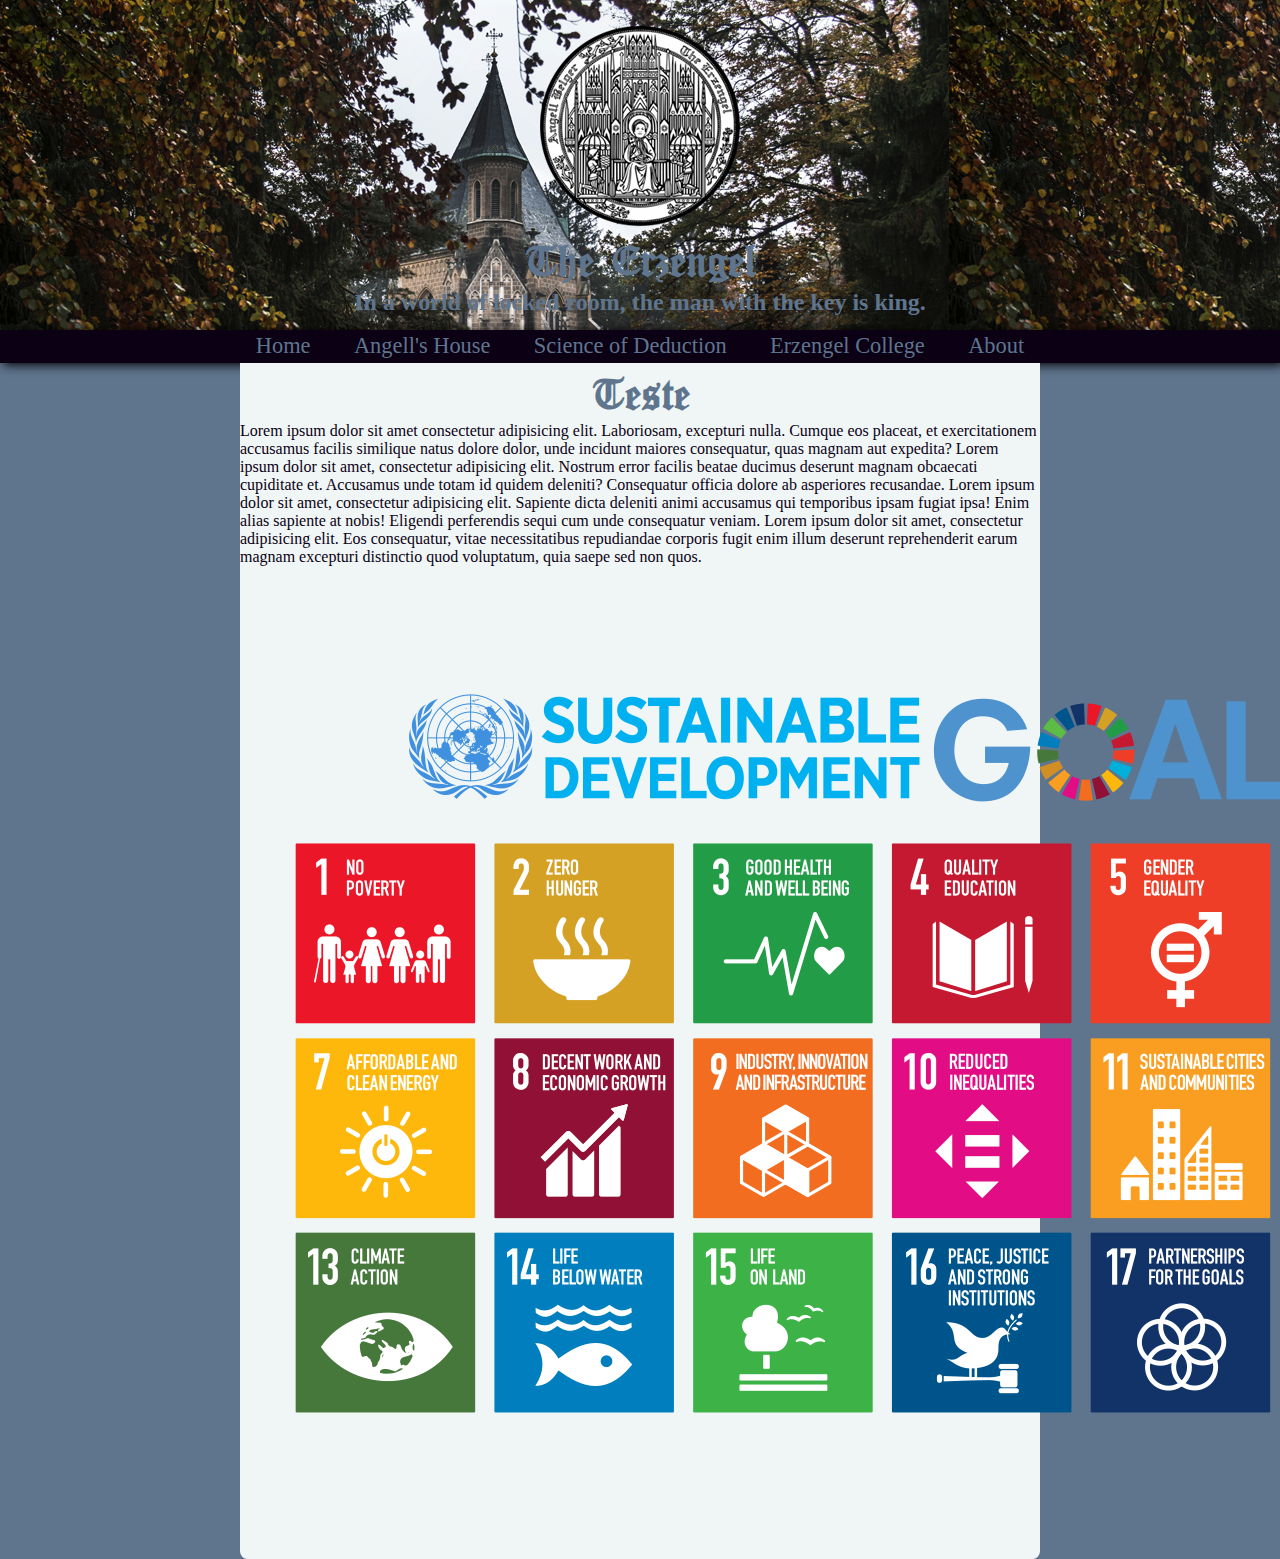
==== index.html @ 71504839 "update" ====
<!DOCTYPE html>
<html lang="pt-br">
<head>
    <meta charset="UTF-8">
    <meta http-equiv="X-UA-Compatible" content="IE=edge">
    <meta name="viewport" content="width=device-width, initial-scale=1.0">
    <link rel="shortcut icon" href="ICO/favicon.ico" type="image/x-icon">
    <title>The Erzengel</title>
    <link rel="stylesheet" href="style.css">
</head>
<body>
    <header>
        <img src="image/Logo-The-Ezengel-200x200.png" alt="Erzengel">
        <h1 id="main">The Erzengel</h1>
        <h2>In a world of locked room, the man with the key is king.</h2>
    </header>
    <nav>
        <a href="#">Home</a>
        <a href="#">Angell's House</a>
        <a href="#">Science of Deduction</a>
        <a href="#">Erzengel College</a>
        <a href="#">About</a>
    </nav>
    <main>
        <h1>Teste</h1>
        <p>Lorem ipsum dolor sit amet consectetur adipisicing elit. Laboriosam, excepturi nulla. Cumque eos placeat, et exercitationem accusamus facilis similique natus dolore dolor, unde incidunt maiores consequatur, quas magnam aut expedita? Lorem ipsum dolor sit amet, consectetur adipisicing elit. Nostrum error facilis beatae ducimus deserunt magnam obcaecati cupiditate et. Accusamus unde totam id quidem deleniti? Consequatur officia dolore ab asperiores recusandae. Lorem ipsum dolor sit amet, consectetur adipisicing elit. Sapiente dicta deleniti animi accusamus qui temporibus ipsam fugiat ipsa! Enim alias sapiente at nobis! Eligendi perferendis sequi cum unde consequatur veniam. Lorem ipsum dolor sit amet, consectetur adipisicing elit. Eos consequatur, vitae necessitatibus repudiandae corporis fugit enim illum deserunt reprehenderit earum magnam excepturi distinctio quod voluptatum, quia saepe sed non quos.</p>
        <img src="image/1280px-Sustainable_Development_Goals.svg.png" alt="">
    </main>
    <footer>
    </footer>
</body>
</html>
---- style.css ----
@charset "UTF-8";

@font-face {
    font-family: "oldenglish";
    src: url(fonts/Old\ English\ Five.ttf);
}

* {
    margin: 0cm;
    padding: 0cm;

}

:root {
    --colour01: #0B0014;
    --colour02: #5F758E;
    --colour03: #F0F6F6;
    --colour04: #88292f;
    --fontParao: Arial, Verdana, Helvetica, Sans-serif;
    --fontMain: "oldenglish", "Cursive"
}

body {
    background-color: var(--colour02);
}

header {
    background-image: url(image/angellshouse.png);
    padding-top: 0.7cm;
    padding-bottom: 0.35cm;
    text-align: center;
}

nav {
    background-color: #0B0014;
    text-align: center;
    font-size: 1.4em;
    padding: 0.1cm 0cm 0.1cm 0cm;
    box-shadow: 3px 2px 11px;
}

nav > a {
    text-decoration: none;
    color: #5F758E;
    margin: 0.5cm;
}

main {
    background-color: var(--colour03);
    min-width: 300px;
    max-width: 800px;
    margin: auto;
    border-radius: 0cm 0cm 0.2cm 0.2cm;
}

h1 {
    font-family: var(--fontMain), Arial, Helvetica, sans-serif;
    color: var(--colour02);
    text-align: center;
}

h2 {
    color: var(--colour02);
    text-align: center;
}

h3 {
    color: #5F758E;
    text-align: center;
}

p {
    color: #0B0014;
}
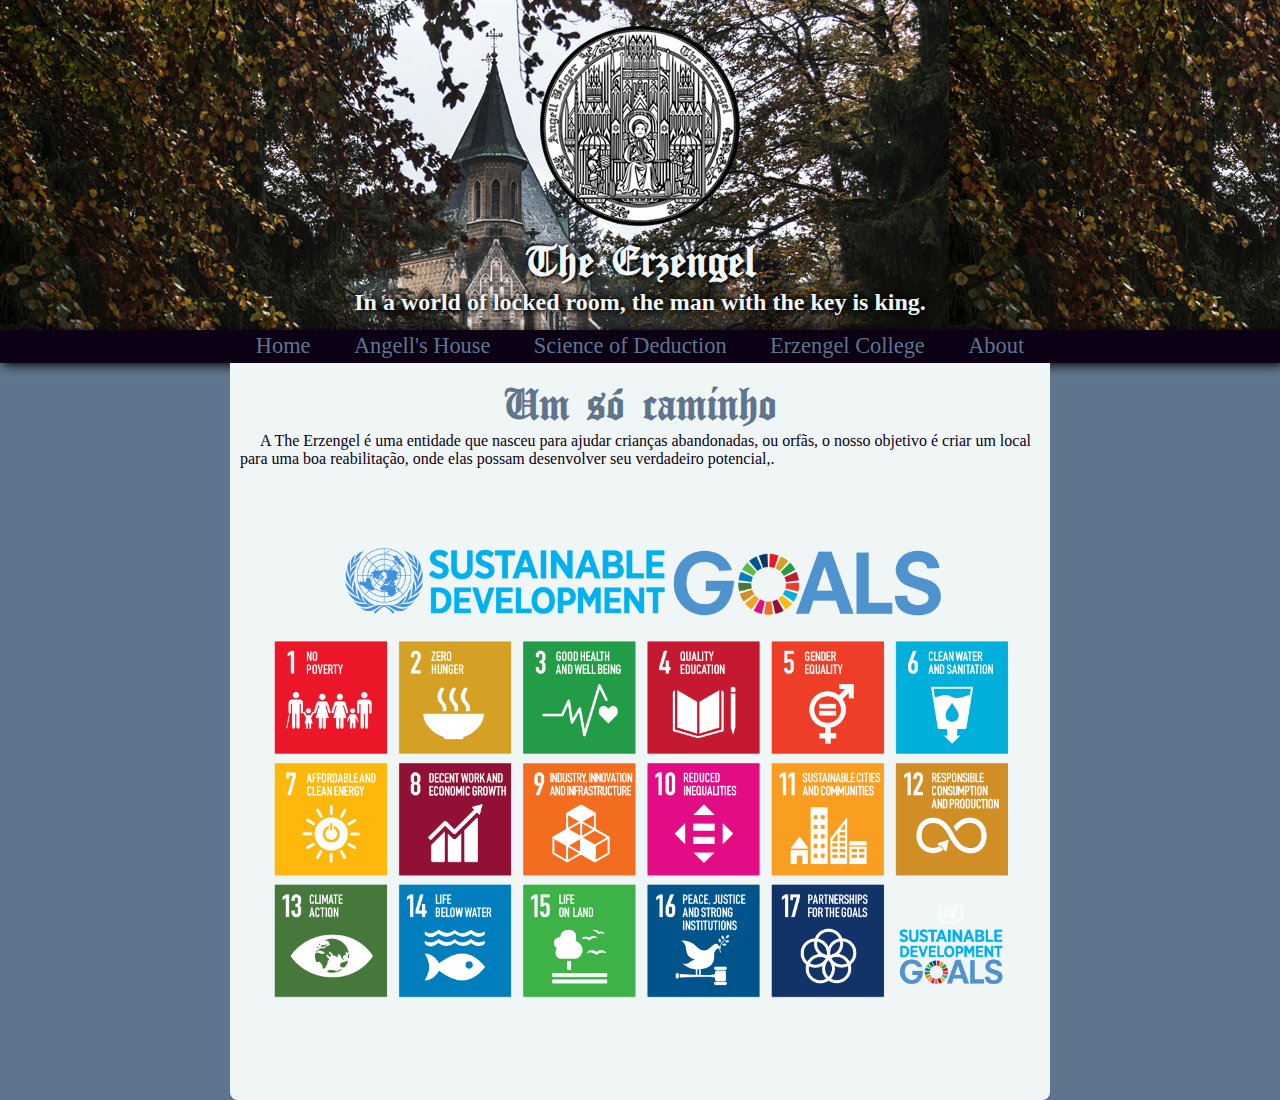
==== commit 7c763fd7: "update" ====
--- a/index.html
+++ b/index.html
@@ -12,7 +12,7 @@
     <header>
         <img src="image/Logo-The-Ezengel-200x200.png" alt="Erzengel">
         <h1 id="main">The Erzengel</h1>
-        <h2>In a world of locked room, the man with the key is king.</h2>
+        <h2 id="main">In a world of locked room, the man with the key is king.</h2>
     </header>
     <nav>
         <a href="#">Home</a>
@@ -22,9 +22,9 @@
         <a href="#">About</a>
     </nav>
     <main>
-        <h1>Teste</h1>
-        <p>Lorem ipsum dolor sit amet consectetur adipisicing elit. Laboriosam, excepturi nulla. Cumque eos placeat, et exercitationem accusamus facilis similique natus dolore dolor, unde incidunt maiores consequatur, quas magnam aut expedita? Lorem ipsum dolor sit amet, consectetur adipisicing elit. Nostrum error facilis beatae ducimus deserunt magnam obcaecati cupiditate et. Accusamus unde totam id quidem deleniti? Consequatur officia dolore ab asperiores recusandae. Lorem ipsum dolor sit amet, consectetur adipisicing elit. Sapiente dicta deleniti animi accusamus qui temporibus ipsam fugiat ipsa! Enim alias sapiente at nobis! Eligendi perferendis sequi cum unde consequatur veniam. Lorem ipsum dolor sit amet, consectetur adipisicing elit. Eos consequatur, vitae necessitatibus repudiandae corporis fugit enim illum deserunt reprehenderit earum magnam excepturi distinctio quod voluptatum, quia saepe sed non quos.</p>
-        <img src="image/1280px-Sustainable_Development_Goals.svg.png" alt="">
+        <h1>Um só caminho</h1>
+        <p>A The Erzengel é uma entidade que nasceu para ajudar crianças abandonadas, ou orfãs, o nosso objetivo é criar um local para uma boa reabilitação, onde elas possam desenvolver seu verdadeiro potencial,.</p>
+        <img src="image/1280px-Sustainable_Development_Goals.svg.png" width="100%" alt="">
     </main>
     <footer>
     </footer>
--- a/style.css
+++ b/style.css
@@ -31,6 +31,7 @@
     text-align: center;
 }
 
+
 nav {
     background-color: #0B0014;
     text-align: center;
@@ -49,6 +50,7 @@
     background-color: var(--colour03);
     min-width: 300px;
     max-width: 800px;
+    padding: 10px;
     margin: auto;
     border-radius: 0cm 0cm 0.2cm 0.2cm;
 }
@@ -59,9 +61,19 @@
     text-align: center;
 }
 
+h1#main {
+    color: var(--colour03);
+    text-shadow: 1px 1px 6px #000000, 1px -1px 6px #000000;
+}
+
 h2 {
     color: var(--colour02);
     text-align: center;
+}
+
+h2#main {
+    color: var(--colour03);
+    text-shadow: 1px 1px 6px #000000, 1px -1px 6px #000000;
 }
 
 h3 {
@@ -71,4 +83,5 @@
 
 p {
     color: #0B0014;
+    text-indent: 20px;
 }
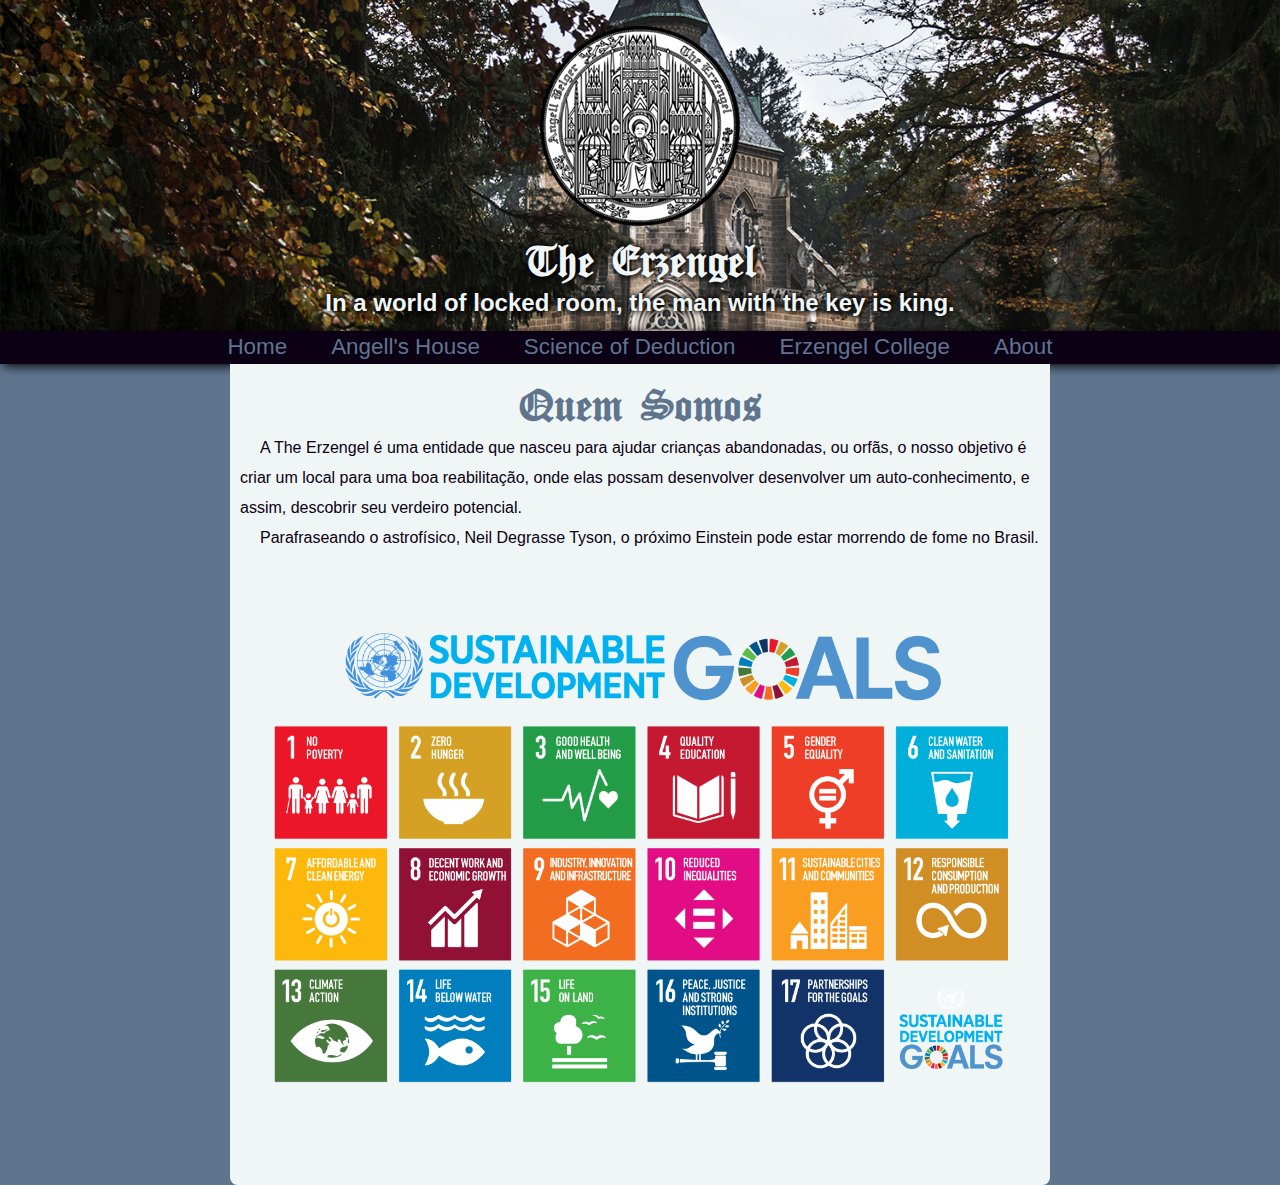
==== commit b733b204: "update" ====
--- a/index.html
+++ b/index.html
@@ -15,15 +15,16 @@
         <h2 id="main">In a world of locked room, the man with the key is king.</h2>
     </header>
     <nav>
-        <a href="#">Home</a>
-        <a href="#">Angell's House</a>
+        <a href="index.html">Home</a>
+        <a href="angellshouse.html">Angell's House</a>
         <a href="#">Science of Deduction</a>
         <a href="#">Erzengel College</a>
         <a href="#">About</a>
     </nav>
     <main>
-        <h1>Um só caminho</h1>
-        <p>A The Erzengel é uma entidade que nasceu para ajudar crianças abandonadas, ou orfãs, o nosso objetivo é criar um local para uma boa reabilitação, onde elas possam desenvolver seu verdadeiro potencial,.</p>
+        <h1>Quem Somos</h1>
+        <p>A The Erzengel é uma entidade que nasceu para ajudar crianças abandonadas, ou orfãs, o nosso objetivo é criar um local para uma boa reabilitação, onde elas possam desenvolver desenvolver um auto-conhecimento, e assim, descobrir seu verdeiro potencial.</p>
+        <p>Parafraseando o astrofísico, Neil Degrasse Tyson, o próximo Einstein pode estar morrendo de fome no Brasil.</p>
         <img src="image/1280px-Sustainable_Development_Goals.svg.png" width="100%" alt="">
     </main>
     <footer>
--- a/style.css
+++ b/style.css
@@ -5,7 +5,10 @@
     src: url(fonts/Old\ English\ Five.ttf);
 }
 
+/* ------- Generic ------- */
+
 * {
+    font-family: Arial, Helvetica, sans-serif;
     margin: 0cm;
     padding: 0cm;
 
@@ -20,12 +23,19 @@
     --fontMain: "oldenglish", "Cursive"
 }
 
+/* ------- Generic ------- */
+
+
+
 body {
     background-color: var(--colour02);
 }
 
 header {
-    background-image: url(image/angellshouse.png);
+    background-image: url(image/angellshouse2.png);
+    background-repeat: no-repeat;
+    background-position: center center;
+    background-size: cover;
     padding-top: 0.7cm;
     padding-bottom: 0.35cm;
     text-align: center;
@@ -53,6 +63,11 @@
     padding: 10px;
     margin: auto;
     border-radius: 0cm 0cm 0.2cm 0.2cm;
+}
+
+img.demonstration {
+    display: block;
+    margin: auto;
 }
 
 h1 {
@@ -84,4 +99,5 @@
 p {
     color: #0B0014;
     text-indent: 20px;
+    line-height: 30px;
 }
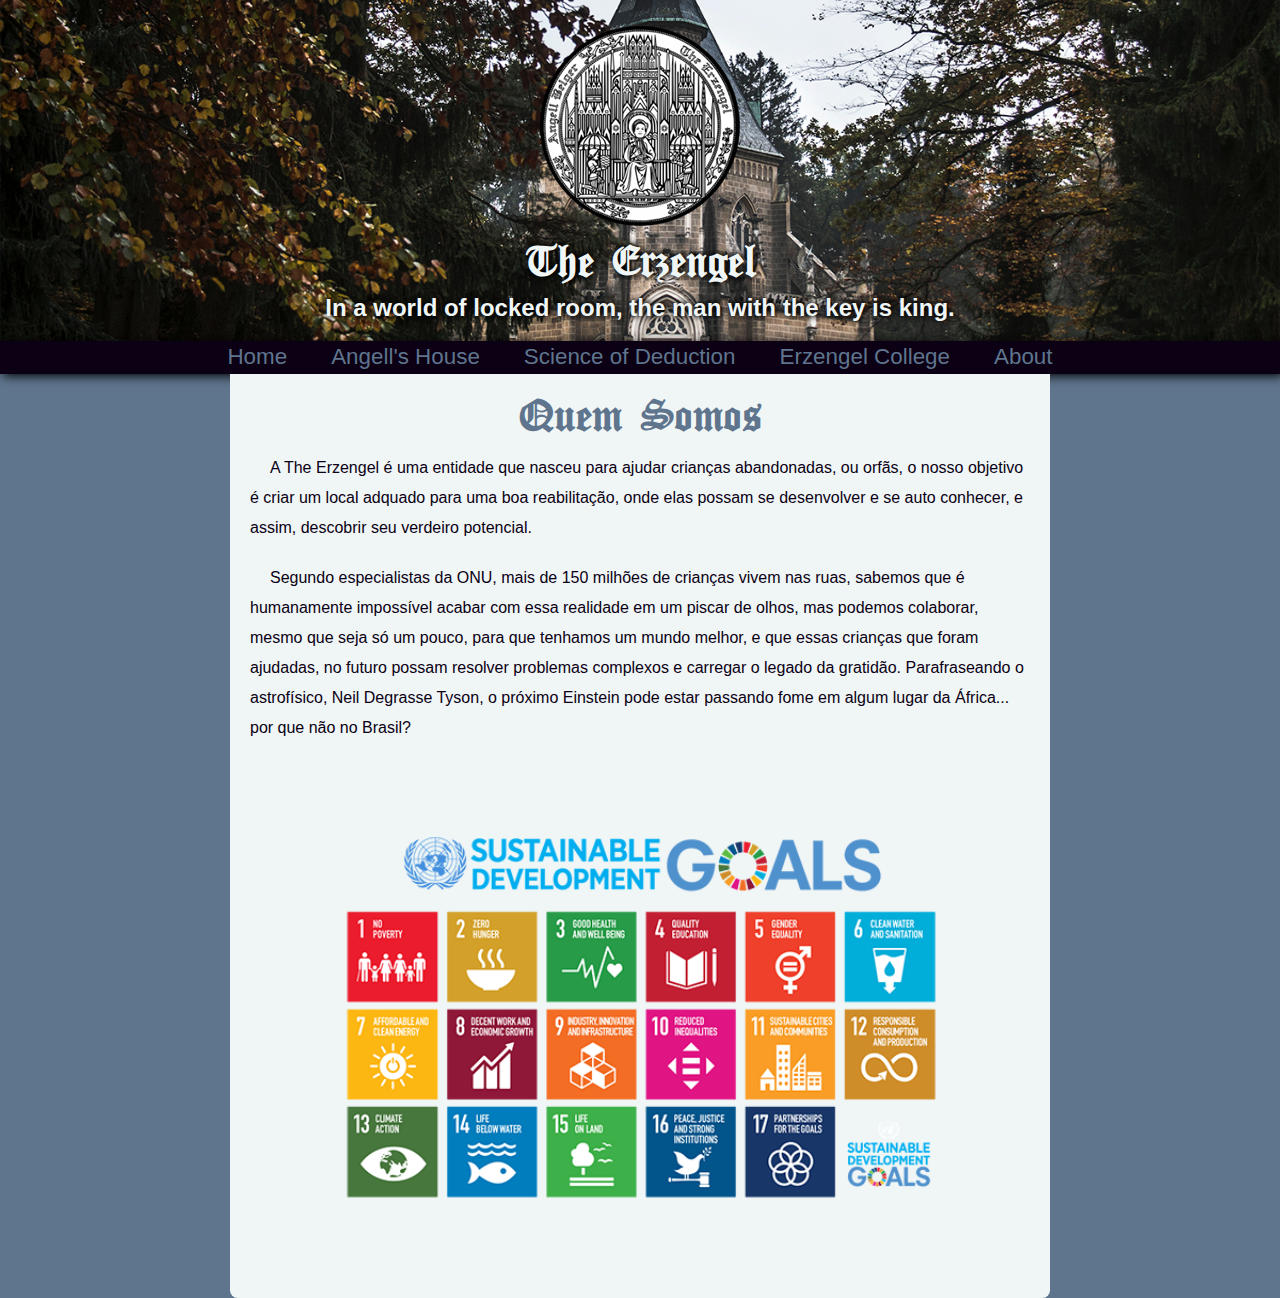
==== commit 787d842a: "add" ====
--- a/index.html
+++ b/index.html
@@ -23,9 +23,9 @@
     </nav>
     <main>
         <h1>Quem Somos</h1>
-        <p>A The Erzengel é uma entidade que nasceu para ajudar crianças abandonadas, ou orfãs, o nosso objetivo é criar um local para uma boa reabilitação, onde elas possam desenvolver desenvolver um auto-conhecimento, e assim, descobrir seu verdeiro potencial.</p>
-        <p>Parafraseando o astrofísico, Neil Degrasse Tyson, o próximo Einstein pode estar morrendo de fome no Brasil.</p>
-        <img src="image/1280px-Sustainable_Development_Goals.svg.png" width="100%" alt="">
+        <p>A The Erzengel é uma entidade que nasceu para ajudar crianças abandonadas, ou orfãs, o nosso objetivo é criar um local adquado para uma boa reabilitação, onde elas possam se desenvolver e se auto conhecer, e assim, descobrir seu verdeiro potencial.</p>
+        <p>Segundo especialistas da ONU, mais de 150 milhões de crianças vivem nas ruas, sabemos que é humanamente impossível acabar com essa realidade em um piscar de olhos, mas podemos colaborar, mesmo que seja só um pouco, para que tenhamos um mundo melhor, e que essas crianças que foram ajudadas, no futuro possam resolver problemas complexos e carregar o legado da gratidão. Parafraseando o astrofísico, Neil Degrasse Tyson, o próximo Einstein pode estar passando fome em algum lugar da África... por que não no Brasil?</p>
+        <img src="image/onu2.png" class="demonstration" alt="ONU">
     </main>
     <footer>
     </footer>
--- a/style.css
+++ b/style.css
@@ -66,9 +66,12 @@
 }
 
 img.demonstration {
+    width: 80%;
     display: block;
     margin: auto;
+    padding: 20px 0px 20px 0px;
 }
+
 
 h1 {
     font-family: var(--fontMain), Arial, Helvetica, sans-serif;
@@ -84,6 +87,7 @@
 h2 {
     color: var(--colour02);
     text-align: center;
+    padding: 5px;
 }
 
 h2#main {
@@ -99,5 +103,6 @@
 p {
     color: #0B0014;
     text-indent: 20px;
+    padding: 10px;
     line-height: 30px;
 }
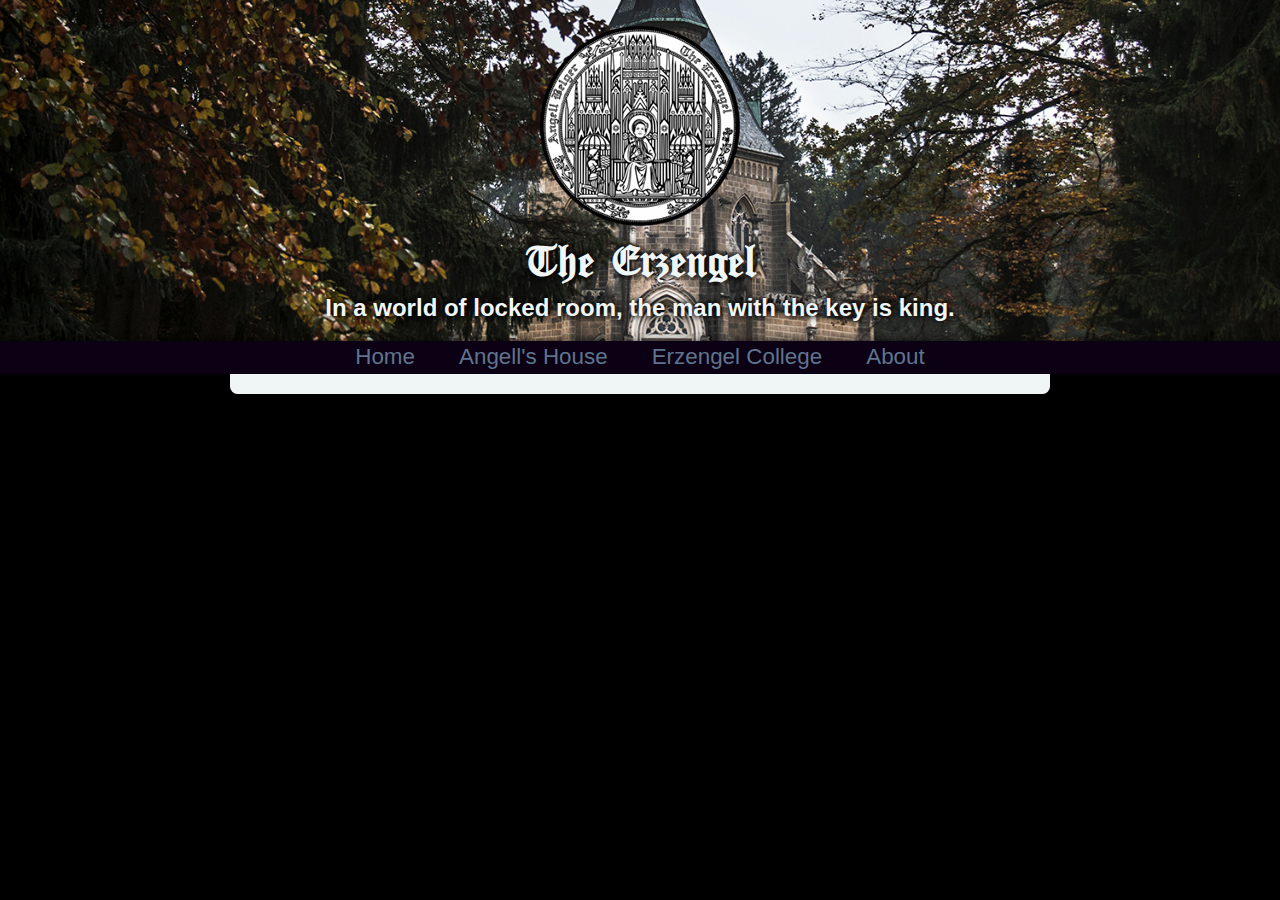
==== commit 29985b0a: "up" ====
--- a/index.html
+++ b/index.html
@@ -11,21 +11,17 @@
 <body>
     <header>
         <img src="image/Logo-The-Ezengel-200x200.png" alt="Erzengel">
-        <h1 id="main">The Erzengel</h1>
-        <h2 id="main">In a world of locked room, the man with the key is king.</h2>
+        <h1>The Erzengel</h1>
+        <h2>In a world of locked room, the man with the key is king.</h2>
     </header>
     <nav>
         <a href="index.html">Home</a>
         <a href="angellshouse.html">Angell's House</a>
-        <a href="#">Science of Deduction</a>
         <a href="#">Erzengel College</a>
-        <a href="#">About</a>
+        <a href="about.html">About</a>
     </nav>
     <main>
-        <h1>Quem Somos</h1>
-        <p>A The Erzengel é uma entidade que nasceu para ajudar crianças abandonadas, ou orfãs, o nosso objetivo é criar um local adquado para uma boa reabilitação, onde elas possam se desenvolver e se auto conhecer, e assim, descobrir seu verdeiro potencial.</p>
-        <p>Segundo especialistas da ONU, mais de 150 milhões de crianças vivem nas ruas, sabemos que é humanamente impossível acabar com essa realidade em um piscar de olhos, mas podemos colaborar, mesmo que seja só um pouco, para que tenhamos um mundo melhor, e que essas crianças que foram ajudadas, no futuro possam resolver problemas complexos e carregar o legado da gratidão. Parafraseando o astrofísico, Neil Degrasse Tyson, o próximo Einstein pode estar passando fome em algum lugar da África... por que não no Brasil?</p>
-        <img src="image/onu2.png" class="demonstration" alt="ONU">
+        
     </main>
     <footer>
     </footer>
--- a/style.css
+++ b/style.css
@@ -28,7 +28,8 @@
 
 
 body {
-    background-color: var(--colour02);
+    background-color: #000000;
+    /* Foto de André Cook no Pexels */
 }
 
 header {
@@ -65,6 +66,11 @@
     border-radius: 0cm 0cm 0.2cm 0.2cm;
 }
 
+main > h1 {
+    color: var(--colour01);
+    text-shadow: 1px 1px 6px var(--colour03), 1px -1px 6px var(--colour03);
+}
+
 img.demonstration {
     width: 80%;
     display: block;
@@ -72,6 +78,9 @@
     padding: 20px 0px 20px 0px;
 }
 
+main > img {
+    
+}
 
 h1 {
     font-family: var(--fontMain), Arial, Helvetica, sans-serif;
@@ -79,7 +88,7 @@
     text-align: center;
 }
 
-h1#main {
+header > h1 {
     color: var(--colour03);
     text-shadow: 1px 1px 6px #000000, 1px -1px 6px #000000;
 }
@@ -90,7 +99,7 @@
     padding: 5px;
 }
 
-h2#main {
+header > h2 {
     color: var(--colour03);
     text-shadow: 1px 1px 6px #000000, 1px -1px 6px #000000;
 }
@@ -106,3 +115,15 @@
     padding: 10px;
     line-height: 30px;
 }
+
+div.img {
+    background-image: url(image/pexels-andré-cook-131723.jpg);
+    background-size: cover;
+    background-position: center center;
+    background-attachment: fixed;
+    box-shadow: inset 2px 6px 14px #000000a3;
+
+    height: 600px;
+    padding: 5px -10px 5px -10px;
+    margin: 0px -10px 0px -10px;
+}
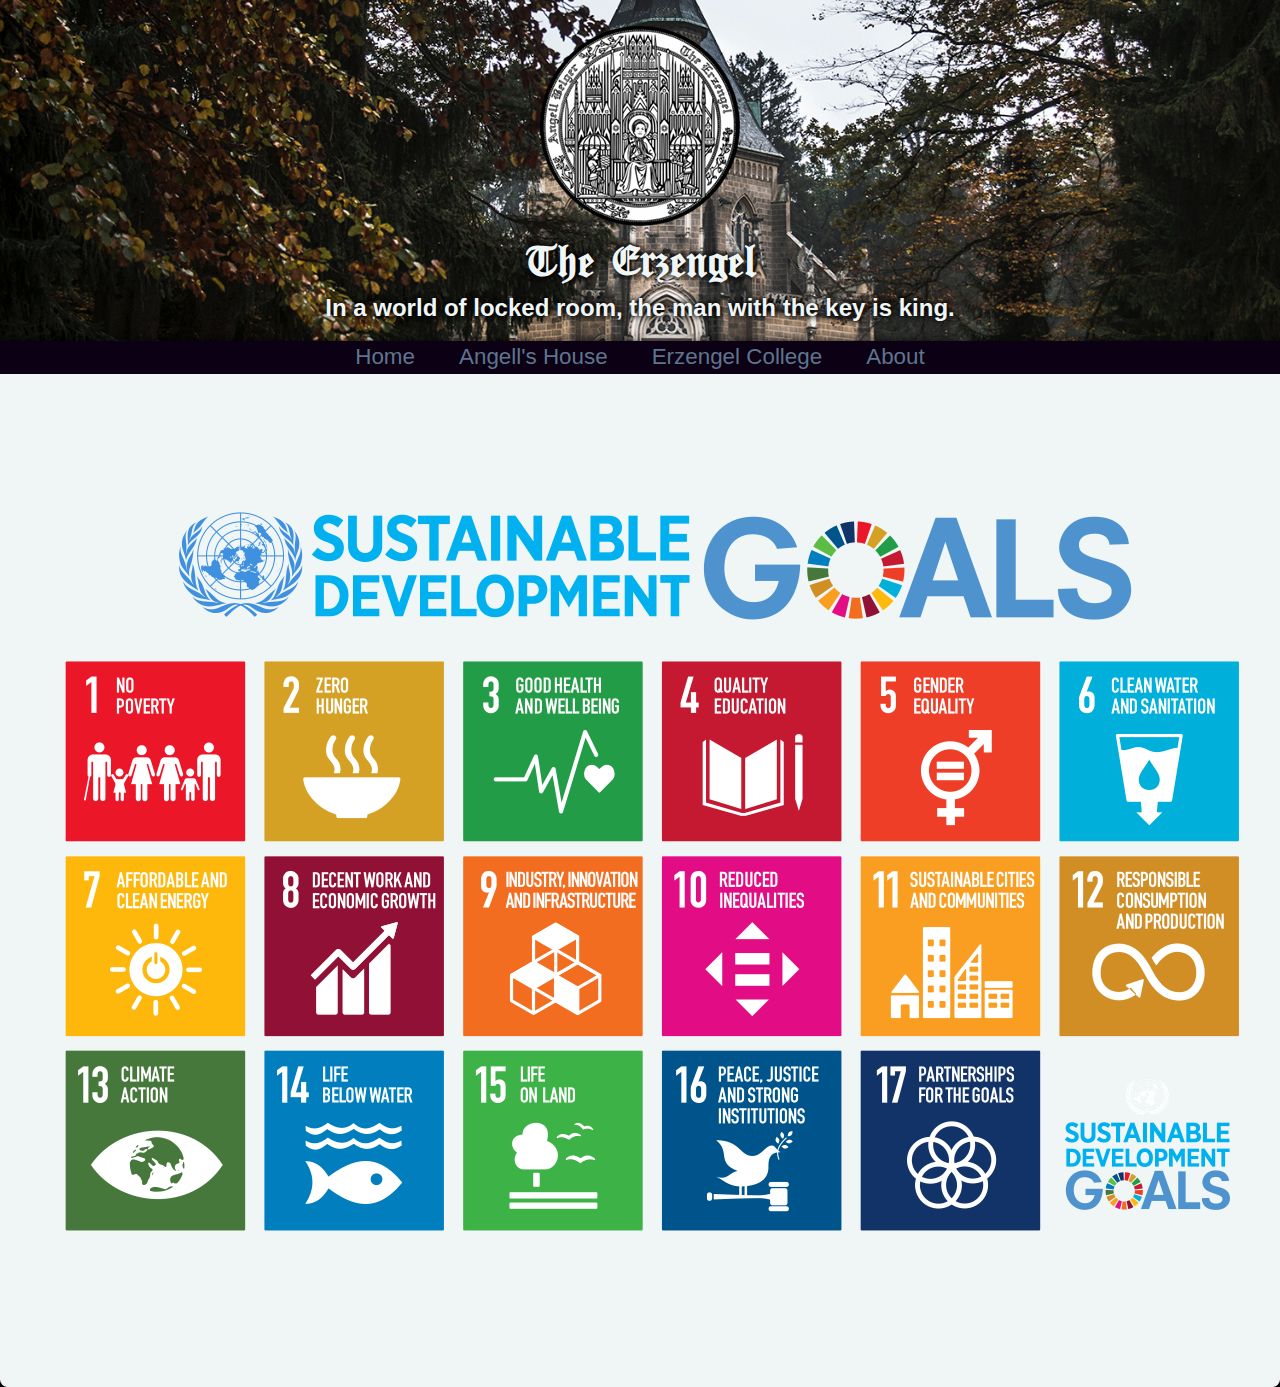
==== commit 9518bcbb: "update" ====
--- a/index.html
+++ b/index.html
@@ -21,7 +21,7 @@
         <a href="about.html">About</a>
     </nav>
     <main>
-        
+        <img src="image/1280px-Sustainable_Development_Goals.svg.png" alt="">
     </main>
     <footer>
     </footer>
--- a/style.css
+++ b/style.css
@@ -16,7 +16,7 @@
 
 :root {
     --colour01: #0B0014;
-    --colour02: #5F758E;
+    --colour02: #25B0F0;
     --colour03: #F0F6F6;
     --colour04: #88292f;
     --fontParao: Arial, Verdana, Helvetica, Sans-serif;
@@ -60,7 +60,7 @@
 main {
     background-color: var(--colour03);
     min-width: 300px;
-    max-width: 800px;
+    max-width: 1400px;
     padding: 10px;
     margin: auto;
     border-radius: 0cm 0cm 0.2cm 0.2cm;
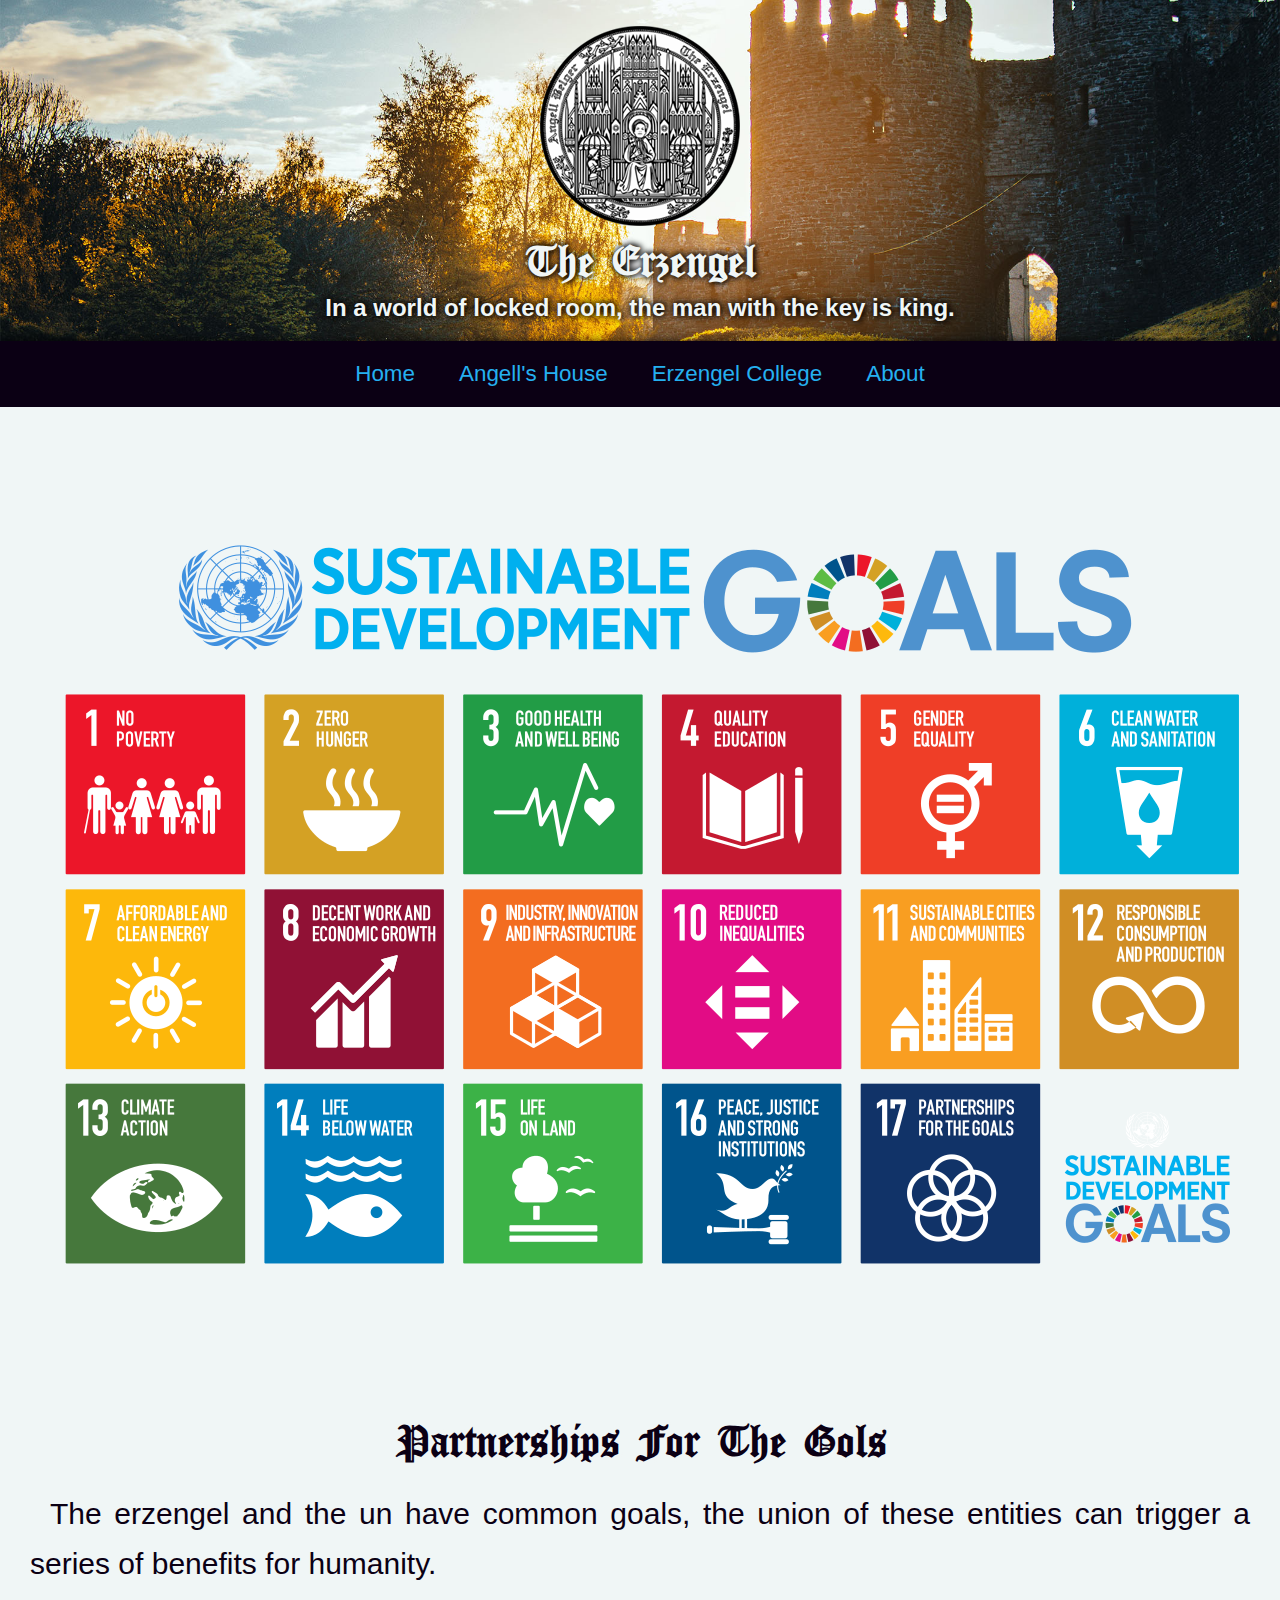
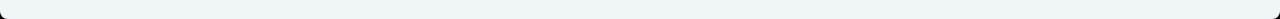
==== commit 5dabe5d0: "update" ====
--- a/index.html
+++ b/index.html
@@ -21,7 +21,9 @@
         <a href="about.html">About</a>
     </nav>
     <main>
-        <img src="image/1280px-Sustainable_Development_Goals.svg.png" alt="">
+        <img src="image/1280px-Sustainable_Development_Goals.svg.png" alt="ONU">
+        <h1>Partnerships For The Gols</h1>
+        <p class="content">The erzengel and the un have common goals, the union of these entities can trigger a series of benefits for humanity.</p>
     </main>
     <footer>
     </footer>
--- a/style.css
+++ b/style.css
@@ -33,7 +33,7 @@
 }
 
 header {
-    background-image: url(image/angellshouse2.png);
+    background-image: url(image/header.jpg);
     background-repeat: no-repeat;
     background-position: center center;
     background-size: cover;
@@ -47,13 +47,13 @@
     background-color: #0B0014;
     text-align: center;
     font-size: 1.4em;
-    padding: 0.1cm 0cm 0.1cm 0cm;
+    padding: 20px 20px 20px 20px;
     box-shadow: 3px 2px 11px;
 }
 
 nav > a {
     text-decoration: none;
-    color: #5F758E;
+    color: var(--colour02);
     margin: 0.5cm;
 }
 
@@ -105,15 +105,17 @@
 }
 
 h3 {
-    color: #5F758E;
+    color: var(--colour02);
     text-align: center;
 }
 
-p {
+p.content {
     color: #0B0014;
+    font-size: 30px;
+    text-align: justify;
     text-indent: 20px;
-    padding: 10px;
-    line-height: 30px;
+    padding: 20px;
+    line-height: 50px;
 }
 
 div.img {
